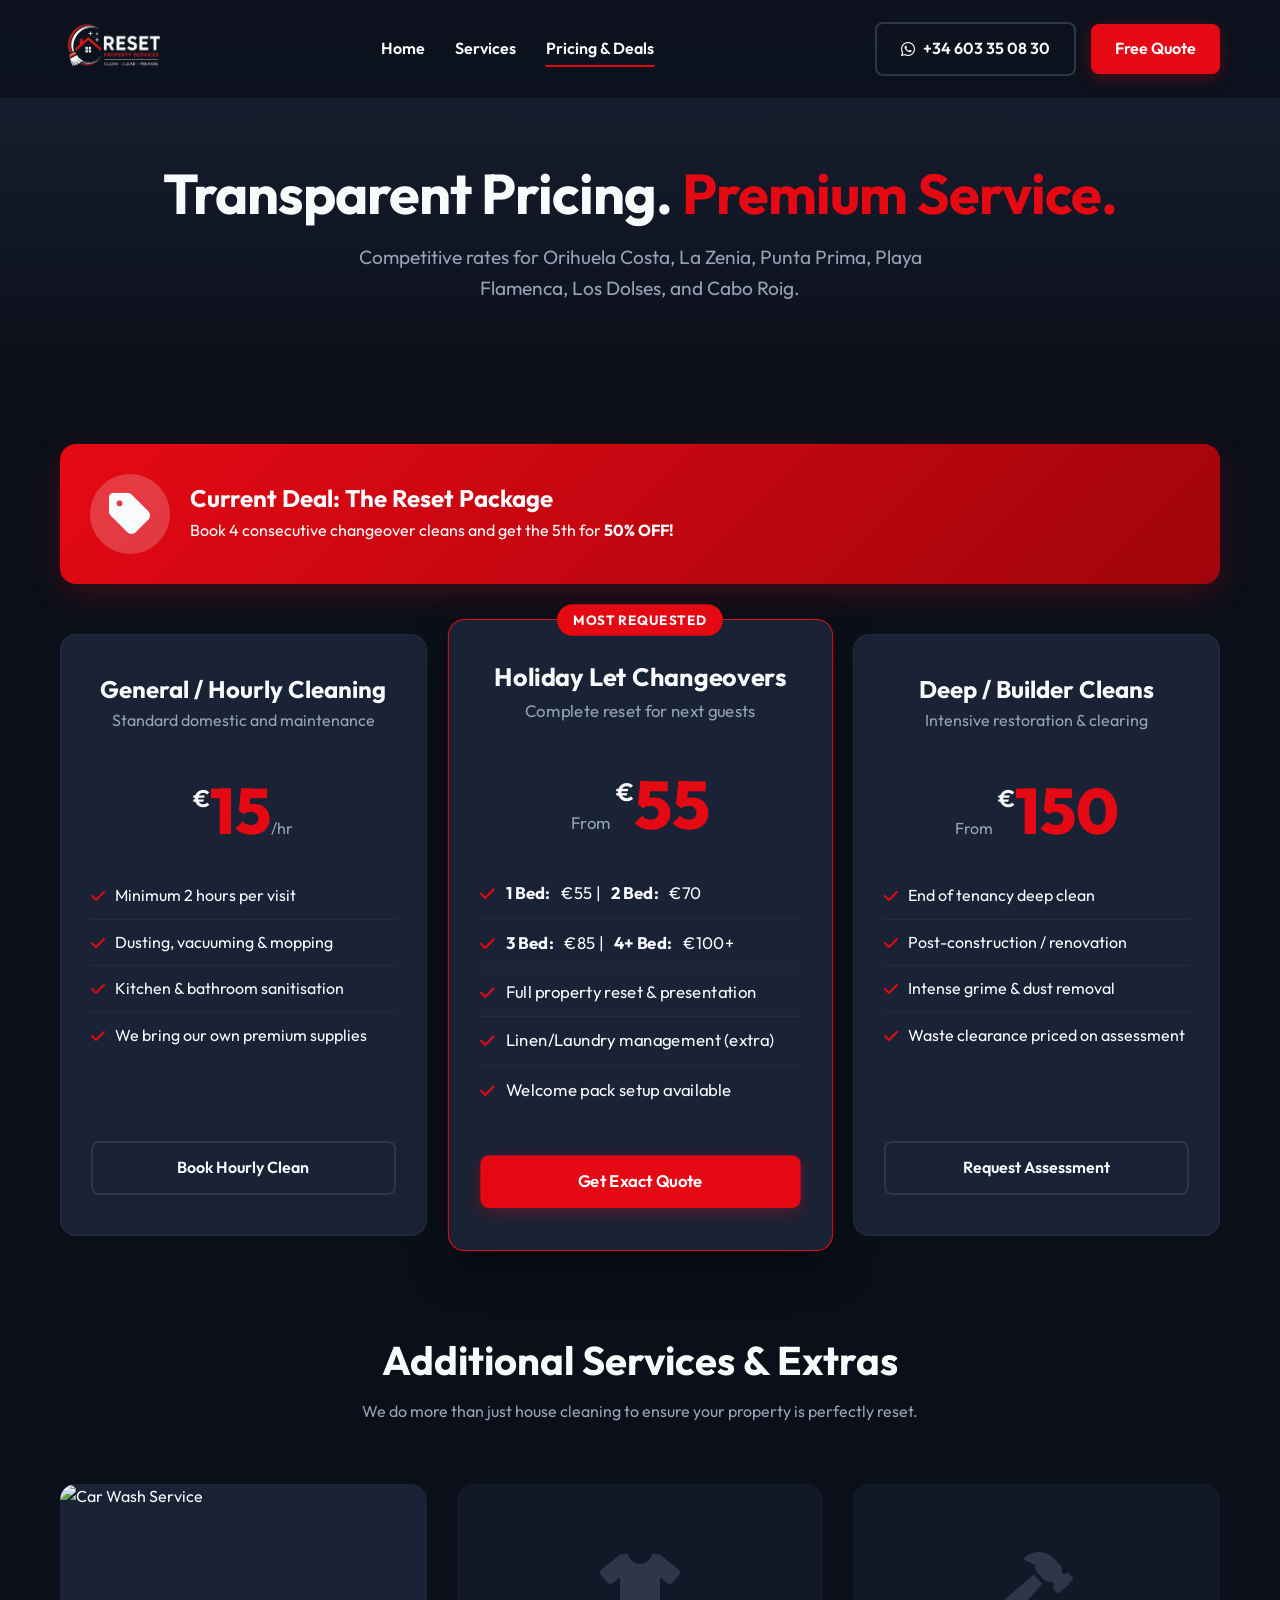
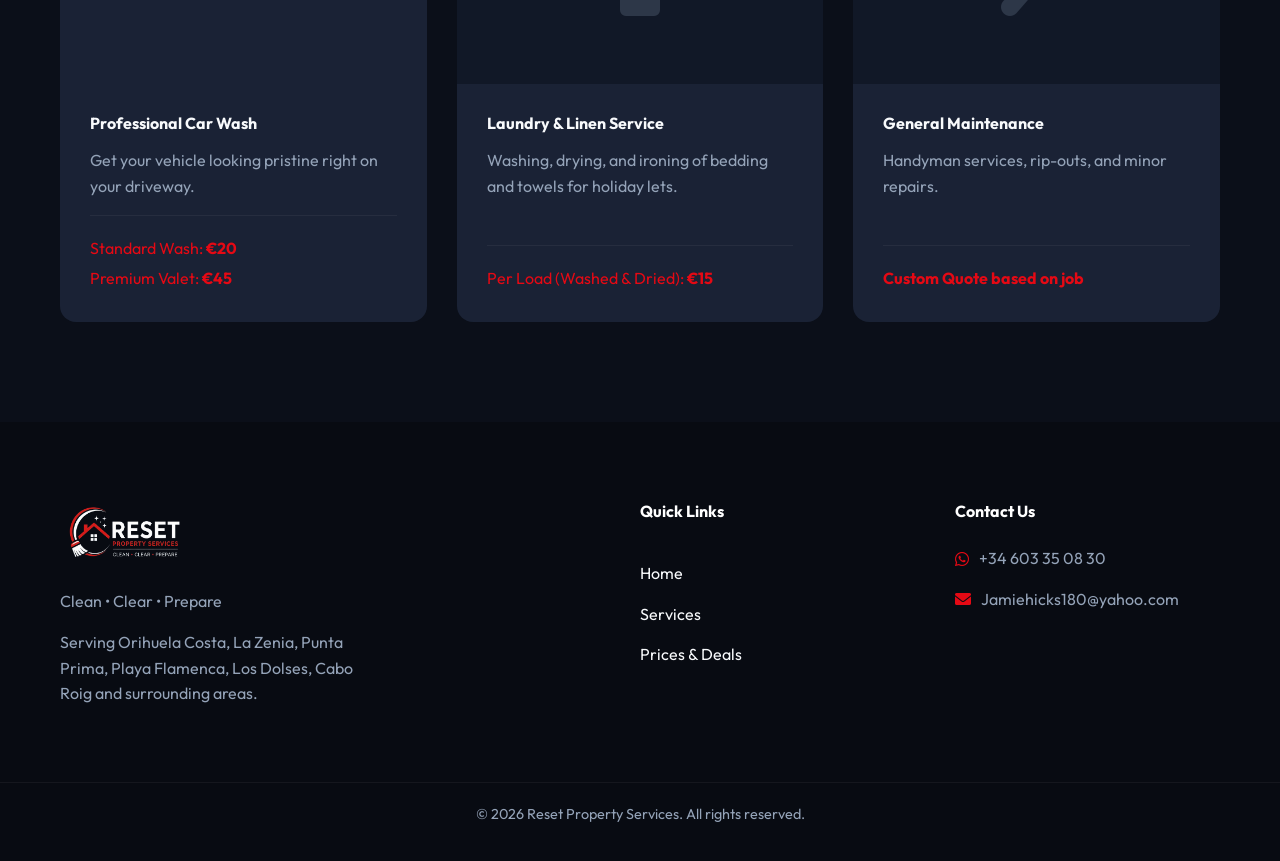
==== prices.html @ 4a0aa691 "Initial commit: Reset Property Services website clone" ====
<!DOCTYPE html>
<html lang="en">
<head>
    <meta charset="UTF-8">
    <meta name="viewport" content="width=device-width, initial-scale=1.0">
    <title>Prices & Deals | Reset Property Services</title>
    <meta name="description" content="Transparent pricing for professional cleaning, turnaround services, and car wash in Orihuela Costa, Spain.">
    <link rel="stylesheet" href="style.css">
    <link href="https://fonts.googleapis.com/css2?family=Outfit:wght@300;400;600;700;800&display=swap" rel="stylesheet">
    <link rel="stylesheet" href="https://cdnjs.cloudflare.com/ajax/libs/font-awesome/6.0.0/css/all.min.css">
</head>
<body>

    <!-- Navigation -->
    <nav class="navbar">
        <div class="container nav-container">
            <a href="index.html" class="logo">
                <img src="logo.png" alt="Reset Property Services Logo" class="logo-img">
            </a>
            
            <div class="nav-links">
                <a href="index.html">Home</a>
                <a href="index.html#services">Services</a>
                <a href="prices.html" class="active">Pricing & Deals</a>
            </div>
            
            <div class="nav-contact">
                <a href="https://wa.me/34603350830" class="btn btn-outline" target="_blank">
                    <i class="fab fa-whatsapp"></i> +34 603 35 08 30
                </a>
                <a href="index.html#quote" class="btn btn-primary">Free Quote</a>
            </div>

            <!-- Mobile Menu Toggle -->
            <button class="mobile-toggle" id="mobileToggle">
                <i class="fas fa-bars"></i>
            </button>
        </div>
    </nav>

    <!-- Mobile Menu -->
    <div class="mobile-menu" id="mobileMenu">
        <button class="mobile-close" id="mobileClose"><i class="fas fa-times"></i></button>
        <div class="mobile-links">
            <a href="index.html">Home</a>
            <a href="index.html#services">Services</a>
            <a href="prices.html" class="active">Pricing & Deals</a>
            <a href="https://wa.me/34603350830" class="mobile-contact"><i class="fab fa-whatsapp"></i> +34 603 35 08 30</a>
            <a href="index.html#quote" class="btn btn-primary">Get a Free Quote</a>
        </div>
    </div>

    <!-- Page Header -->
    <header class="page-header">
        <div class="container">
            <h1>Transparent Pricing. <span class="text-red">Premium Service.</span></h1>
            <p>Competitive rates for Orihuela Costa, La Zenia, Punta Prima, Playa Flamenca, Los Dolses, and Cabo Roig.</p>
        </div>
    </header>

    <!-- Pricing Section -->
    <section class="pricing-section">
        <div class="container">
            
            <div class="deals-banner">
                <div class="deal-icon"><i class="fas fa-tag"></i></div>
                <div class="deal-content">
                    <h3>Current Deal: The Reset Package</h3>
                    <p>Book 4 consecutive changeover cleans and get the 5th for <strong>50% OFF!</strong></p>
                </div>
            </div>

            <div class="pricing-grid">
                
                <!-- General Cleaning -->
                <div class="price-card">
                    <div class="card-header">
                        <h3>General / Hourly Cleaning</h3>
                        <p>Standard domestic and maintenance</p>
                    </div>
                    <div class="price-amount">
                        <span class="currency">€</span><span class="amount">15</span><span class="period">/hr</span>
                    </div>
                    <ul class="price-features">
                        <li><i class="fas fa-check"></i> Minimum 2 hours per visit</li>
                        <li><i class="fas fa-check"></i> Dusting, vacuuming & mopping</li>
                        <li><i class="fas fa-check"></i> Kitchen & bathroom sanitisation</li>
                        <li><i class="fas fa-check"></i> We bring our own premium supplies</li>
                    </ul>
                    <a href="https://wa.me/34603350830" class="btn btn-outline full-width">Book Hourly Clean</a>
                </div>

                <!-- Holiday Let Changeovers -->
                <div class="price-card popular">
                    <div class="popular-badge">Most Requested</div>
                    <div class="card-header">
                        <h3>Holiday Let Changeovers</h3>
                        <p>Complete reset for next guests</p>
                    </div>
                    <div class="price-amount">
                        <span class="from">From</span><span class="currency">€</span><span class="amount">55</span>
                    </div>
                    <ul class="price-features">
                        <li><i class="fas fa-check"></i> <strong>1 Bed:</strong> €55 | <strong>2 Bed:</strong> €70</li>
                        <li><i class="fas fa-check"></i> <strong>3 Bed:</strong> €85 | <strong>4+ Bed:</strong> €100+</li>
                        <li><i class="fas fa-check"></i> Full property reset & presentation</li>
                        <li><i class="fas fa-check"></i> Linen/Laundry management (extra)</li>
                        <li><i class="fas fa-check"></i> Welcome pack setup available</li>
                    </ul>
                    <a href="https://wa.me/34603350830" class="btn btn-primary full-width">Get Exact Quote</a>
                </div>

                <!-- Deep Cleaning -->
                <div class="price-card">
                    <div class="card-header">
                        <h3>Deep / Builder Cleans</h3>
                        <p>Intensive restoration & clearing</p>
                    </div>
                    <div class="price-amount">
                        <span class="from">From</span><span class="currency">€</span><span class="amount">150</span>
                    </div>
                    <ul class="price-features">
                        <li><i class="fas fa-check"></i> End of tenancy deep clean</li>
                        <li><i class="fas fa-check"></i> Post-construction / renovation</li>
                        <li><i class="fas fa-check"></i> Intense grime & dust removal</li>
                        <li><i class="fas fa-check"></i> Waste clearance priced on assessment</li>
                    </ul>
                    <a href="https://wa.me/34603350830" class="btn btn-outline full-width">Request Assessment</a>
                </div>

            </div>
            
            <!-- Extras Section -->
            <div class="extras-section">
                <div class="section-header text-center">
                    <h2>Additional Services & Extras</h2>
                    <p>We do more than just house cleaning to ensure your property is perfectly reset.</p>
                </div>
                
                <div class="extras-grid">
                    <div class="extra-card">
                        <img src="https://images.unsplash.com/photo-1520340356584-f9917d1eea6f?q=80&w=2000&auto=format&fit=crop" alt="Car Wash Service">
                        <div class="extra-info">
                            <h4>Professional Car Wash</h4>
                            <p>Get your vehicle looking pristine right on your driveway.</p>
                            <div class="extra-price">
                                <span>Standard Wash: <strong>€20</strong></span>
                                <span>Premium Valet: <strong>€45</strong></span>
                            </div>
                        </div>
                    </div>
                    <div class="extra-card">
                        <div class="icon-placeholder"><i class="fas fa-tshirt"></i></div>
                        <div class="extra-info">
                            <h4>Laundry & Linen Service</h4>
                            <p>Washing, drying, and ironing of bedding and towels for holiday lets.</p>
                            <div class="extra-price">
                                <span>Per Load (Washed & Dried): <strong>€15</strong></span>
                            </div>
                        </div>
                    </div>
                    <div class="extra-card">
                        <div class="icon-placeholder"><i class="fas fa-hammer"></i></div>
                        <div class="extra-info">
                            <h4>General Maintenance</h4>
                            <p>Handyman services, rip-outs, and minor repairs.</p>
                            <div class="extra-price">
                                <span><strong>Custom Quote based on job</strong></span>
                            </div>
                        </div>
                    </div>
                </div>
            </div>

        </div>
    </section>

    <!-- Footer -->
    <footer class="footer">
        <div class="container footer-container">
            <div class="footer-brand">
                <img src="logo.png" alt="Reset Property Services" class="footer-logo">
                <p>Clean • Clear • Prepare</p>
                <p class="footer-desc">Serving Orihuela Costa, La Zenia, Punta Prima, Playa Flamenca, Los Dolses, Cabo Roig and surrounding areas.</p>
            </div>
            <div class="footer-links">
                <h4>Quick Links</h4>
                <a href="index.html">Home</a>
                <a href="index.html#services">Services</a>
                <a href="prices.html">Prices & Deals</a>
            </div>
            <div class="footer-contact">
                <h4>Contact Us</h4>
                <p><i class="fab fa-whatsapp"></i> <a href="https://wa.me/34603350830">+34 603 35 08 30</a></p>
                <p><i class="fas fa-envelope"></i> <a href="mailto:Jamiehicks180@yahoo.com">Jamiehicks180@yahoo.com</a></p>
            </div>
        </div>
        <div class="footer-bottom text-center">
            <p>&copy; 2026 Reset Property Services. All rights reserved.</p>
        </div>
    </footer>

    <script src="app.js"></script>
</body>
</html>
---- style.css ----
/* Reset and Base Styles */
:root {
    --color-bg: #0B0F19; /* Deep dark blue/black */
    --color-card: #1A2235;
    --color-card-hover: #232D45;
    --color-primary: #E50914; /* Striking Red */
    --color-primary-hover: #C40610;
    --color-text: #F8FAFC;
    --color-text-muted: #94A3B8;
    --color-border: #2D3748;
    --font-main: 'Outfit', sans-serif;
    --transition: all 0.3s ease;
}

* {
    margin: 0;
    padding: 0;
    box-sizing: border-box;
}

body {
    font-family: var(--font-main);
    background-color: var(--color-bg);
    color: var(--color-text);
    line-height: 1.6;
    overflow-x: hidden;
}

a {
    text-decoration: none;
    color: inherit;
}

.container {
    max-width: 1200px;
    margin: 0 auto;
    padding: 0 20px;
}

.text-center { text-align: center; }
.text-red { color: var(--color-primary); }
.font-bold { font-weight: 800; }

/* Typography */
h1, h2, h3, h4 {
    font-weight: 700;
    line-height: 1.2;
    margin-bottom: 15px;
}

h1 { font-size: 3.5rem; letter-spacing: -1px; }
h2 { font-size: 2.5rem; }
h3 { font-size: 1.5rem; }

p { margin-bottom: 15px; color: var(--color-text-muted); }

/* Buttons */
.btn {
    display: inline-flex;
    align-items: center;
    justify-content: center;
    gap: 8px;
    padding: 12px 24px;
    border-radius: 8px;
    font-weight: 600;
    cursor: pointer;
    transition: var(--transition);
    border: none;
    font-size: 1rem;
}

.btn-primary {
    background-color: var(--color-primary);
    color: #fff;
    box-shadow: 0 4px 15px rgba(229, 9, 20, 0.3);
}

.btn-primary:hover {
    background-color: var(--color-primary-hover);
    transform: translateY(-2px);
    box-shadow: 0 6px 20px rgba(229, 9, 20, 0.4);
}

.btn-secondary {
    background-color: #25D366; /* WhatsApp Green */
    color: #fff;
}

.btn-secondary:hover {
    background-color: #1EBE5D;
    transform: translateY(-2px);
}

.btn-outline {
    background-color: transparent;
    border: 2px solid var(--color-border);
    color: var(--color-text);
}

.btn-outline:hover {
    border-color: var(--color-text);
}

.btn-large {
    padding: 16px 32px;
    font-size: 1.1rem;
}

.full-width {
    width: 100%;
}

/* Navbar */
.navbar {
    position: fixed;
    top: 0;
    left: 0;
    width: 100%;
    padding: 20px 0;
    background: rgba(11, 15, 25, 0.8);
    backdrop-filter: blur(12px);
    -webkit-backdrop-filter: blur(12px);
    z-index: 1000;
    border-bottom: 1px solid rgba(255,255,255,0.05);
    transition: var(--transition);
}

.navbar.scrolled {
    padding: 15px 0;
    background: rgba(11, 15, 25, 0.95);
    box-shadow: 0 4px 20px rgba(0,0,0,0.5);
}

.nav-container {
    display: flex;
    justify-content: space-between;
    align-items: center;
}

.logo-img {
    height: 50px;
    object-fit: contain;
}

.nav-links {
    display: flex;
    gap: 30px;
}

.nav-links a {
    font-weight: 600;
    font-size: 1rem;
    position: relative;
    padding: 5px 0;
}

.nav-links a::after {
    content: '';
    position: absolute;
    bottom: 0;
    left: 0;
    width: 0;
    height: 2px;
    background-color: var(--color-primary);
    transition: var(--transition);
}

.nav-links a:hover::after,
.nav-links a.active::after {
    width: 100%;
}

.nav-contact {
    display: flex;
    gap: 15px;
    align-items: center;
}

.mobile-toggle {
    display: none;
    background: none;
    border: none;
    color: var(--color-text);
    font-size: 1.5rem;
    cursor: pointer;
}

/* Mobile Menu */
.mobile-menu {
    position: fixed;
    top: 0;
    right: -100%;
    width: 300px;
    height: 100vh;
    background: var(--color-card);
    z-index: 2000;
    padding: 80px 30px;
    transition: var(--transition);
    box-shadow: -5px 0 20px rgba(0,0,0,0.5);
}

.mobile-menu.open {
    right: 0;
}

.mobile-close {
    position: absolute;
    top: 25px;
    right: 25px;
    background: none;
    border: none;
    color: var(--color-text);
    font-size: 1.5rem;
    cursor: pointer;
}

.mobile-links {
    display: flex;
    flex-direction: column;
    gap: 20px;
}

.mobile-links a {
    font-size: 1.2rem;
    font-weight: 600;
}

.mobile-contact {
    margin-top: 20px;
    padding-top: 20px;
    border-top: 1px solid var(--color-border);
    color: var(--color-primary);
}

/* Hero Section */
.hero {
    position: relative;
    min-height: 100vh;
    display: flex;
    align-items: center;
    padding-top: 80px;
}

.hero-bg {
    position: absolute;
    top: 0;
    left: 0;
    width: 100%;
    height: 100%;
    background-size: cover;
    background-position: center;
    z-index: -2;
}

.hero-overlay {
    position: absolute;
    top: 0;
    left: 0;
    width: 100%;
    height: 100%;
    background: linear-gradient(135deg, rgba(11, 15, 25, 0.95) 0%, rgba(11, 15, 25, 0.6) 100%);
    z-index: -1;
}

.hero-content {
    max-width: 800px;
}

.hero p {
    font-size: 1.2rem;
    margin-bottom: 40px;
    max-width: 600px;
}

.hero-actions {
    display: flex;
    gap: 20px;
    margin-bottom: 50px;
    flex-wrap: wrap;
}

.trust-badges {
    display: flex;
    gap: 20px;
    flex-wrap: wrap;
}

.badge {
    display: flex;
    align-items: center;
    gap: 8px;
    background: rgba(26, 34, 53, 0.6);
    padding: 8px 16px;
    border-radius: 20px;
    font-size: 0.9rem;
    font-weight: 600;
    border: 1px solid rgba(255,255,255,0.1);
}

.badge i {
    color: var(--color-primary);
}

/* Page Header (Internal Pages) */
.page-header {
    padding: 160px 0 80px;
    background: linear-gradient(to bottom, var(--color-card), var(--color-bg));
    text-align: center;
}

.page-header p {
    font-size: 1.2rem;
    max-width: 600px;
    margin: 0 auto;
}

/* Services Grid */
.services-section {
    padding: 100px 0;
}

.section-header {
    margin-bottom: 60px;
}

.section-header p {
    max-width: 600px;
    margin: 0 auto;
}

.services-grid {
    display: grid;
    grid-template-columns: repeat(auto-fit, minmax(300px, 1fr));
    gap: 30px;
}

.service-card {
    background: var(--color-card);
    padding: 40px 30px;
    border-radius: 16px;
    transition: var(--transition);
    border: 1px solid rgba(255,255,255,0.02);
    position: relative;
    overflow: hidden;
}

.service-card::before {
    content: '';
    position: absolute;
    top: 0;
    left: 0;
    width: 100%;
    height: 4px;
    background: var(--color-primary);
    transform: scaleX(0);
    transform-origin: left;
    transition: var(--transition);
}

.service-card:hover {
    transform: translateY(-10px);
    background: var(--color-card-hover);
    box-shadow: 0 20px 40px rgba(0,0,0,0.3);
}

.service-card:hover::before {
    transform: scaleX(1);
}

.service-icon {
    font-size: 2.5rem;
    color: var(--color-primary);
    margin-bottom: 20px;
}

/* Pricing Grid */
.pricing-section {
    padding: 60px 0 100px;
}

.deals-banner {
    background: linear-gradient(135deg, var(--color-primary), #A0040C);
    border-radius: 16px;
    padding: 30px;
    display: flex;
    align-items: center;
    gap: 20px;
    margin-bottom: 50px;
    box-shadow: 0 10px 30px rgba(229, 9, 20, 0.2);
}

.deal-icon {
    font-size: 3rem;
    background: rgba(255,255,255,0.2);
    width: 80px;
    height: 80px;
    display: flex;
    align-items: center;
    justify-content: center;
    border-radius: 50%;
}

.deal-content h3 {
    margin-bottom: 5px;
}

.deal-content p {
    color: #fff;
    margin-bottom: 0;
}

.pricing-grid {
    display: grid;
    grid-template-columns: repeat(auto-fit, minmax(320px, 1fr));
    gap: 30px;
}

.price-card {
    background: var(--color-card);
    border-radius: 16px;
    padding: 40px 30px;
    border: 1px solid rgba(255,255,255,0.05);
    position: relative;
    display: flex;
    flex-direction: column;
}

.price-card.popular {
    border-color: var(--color-primary);
    transform: scale(1.05);
    box-shadow: 0 20px 40px rgba(0,0,0,0.4);
    z-index: 1;
}

.popular-badge {
    position: absolute;
    top: -15px;
    left: 50%;
    transform: translateX(-50%);
    background: var(--color-primary);
    padding: 5px 15px;
    border-radius: 20px;
    font-size: 0.8rem;
    font-weight: 700;
    text-transform: uppercase;
    letter-spacing: 1px;
}

.card-header {
    margin-bottom: 30px;
    text-align: center;
}

.card-header h3 {
    margin-bottom: 5px;
}

.price-amount {
    text-align: center;
    margin-bottom: 30px;
}

.price-amount .from {
    font-size: 1rem;
    color: var(--color-text-muted);
    margin-right: 5px;
}

.price-amount .currency {
    font-size: 1.5rem;
    font-weight: 600;
    vertical-align: top;
}

.price-amount .amount {
    font-size: 4rem;
    font-weight: 800;
    line-height: 1;
    color: var(--color-primary);
}

.price-amount .period {
    color: var(--color-text-muted);
}

.price-features {
    list-style: none;
    margin-bottom: 40px;
    flex-grow: 1;
}

.price-features li {
    padding: 10px 0;
    border-bottom: 1px solid rgba(255,255,255,0.05);
    display: flex;
    gap: 10px;
    align-items: flex-start;
}

.price-features li:last-child {
    border-bottom: none;
}

.price-features i {
    color: var(--color-primary);
    margin-top: 5px;
}

/* Extras Section */
.extras-section {
    margin-top: 100px;
}

.extras-grid {
    display: grid;
    grid-template-columns: repeat(auto-fit, minmax(300px, 1fr));
    gap: 30px;
}

.extra-card {
    background: var(--color-card);
    border-radius: 16px;
    overflow: hidden;
    display: flex;
    flex-direction: column;
}

.extra-card img {
    width: 100%;
    height: 200px;
    object-fit: cover;
}

.icon-placeholder {
    width: 100%;
    height: 200px;
    background: #111827;
    display: flex;
    align-items: center;
    justify-content: center;
    font-size: 4rem;
    color: var(--color-border);
}

.extra-info {
    padding: 30px;
    flex-grow: 1;
    display: flex;
    flex-direction: column;
}

.extra-price {
    margin-top: auto;
    padding-top: 20px;
    border-top: 1px solid rgba(255,255,255,0.05);
    display: flex;
    flex-direction: column;
    gap: 5px;
}

.extra-price span {
    color: var(--color-primary);
}

/* CTA Banner */
.cta-banner {
    background: linear-gradient(rgba(11, 15, 25, 0.9), rgba(11, 15, 25, 0.9)), url('https://images.unsplash.com/photo-1556910103-1c02745a8728?q=80&w=2070&auto=format&fit=crop') center/cover fixed;
    padding: 100px 0;
    text-align: center;
    border-top: 1px solid rgba(255,255,255,0.05);
    border-bottom: 1px solid rgba(255,255,255,0.05);
}

.cta-container {
    max-width: 800px;
}

.cta-text p {
    font-size: 1.2rem;
    margin-bottom: 40px;
}

/* Footer */
.footer {
    background: #080B12;
    padding: 80px 0 20px;
}

.footer-container {
    display: grid;
    grid-template-columns: 2fr 1fr 1fr;
    gap: 50px;
    margin-bottom: 60px;
}

.footer-logo {
    height: 60px;
    margin-bottom: 20px;
}

.footer-desc {
    max-width: 300px;
}

.footer h4 {
    margin-bottom: 25px;
    color: #fff;
}

.footer-links {
    display: flex;
    flex-direction: column;
    gap: 15px;
}

.footer-links a:hover {
    color: var(--color-primary);
}

.footer-contact p {
    display: flex;
    align-items: center;
    gap: 10px;
    margin-bottom: 15px;
}

.footer-contact i {
    color: var(--color-primary);
}

.footer-bottom {
    padding-top: 20px;
    border-top: 1px solid rgba(255,255,255,0.05);
    font-size: 0.9rem;
    color: var(--color-text-muted);
}

/* Animations */
.animate-up {
    opacity: 0;
    transform: translateY(30px);
    animation: fadeUp 0.8s forwards;
}

.delay-1 { animation-delay: 0.2s; }
.delay-2 { animation-delay: 0.4s; }
.delay-3 { animation-delay: 0.6s; }

@keyframes fadeUp {
    to {
        opacity: 1;
        transform: translateY(0);
    }
}

/* Responsive */
@media (max-width: 992px) {
    .nav-links, .nav-contact {
        display: none;
    }
    
    .mobile-toggle {
        display: block;
    }

    h1 { font-size: 2.8rem; }

    .price-card.popular {
        transform: scale(1);
    }
    
    .footer-container {
        grid-template-columns: 1fr;
        gap: 40px;
    }
}

@media (max-width: 768px) {
    h1 { font-size: 2.2rem; }
    h2 { font-size: 2rem; }
    
    .hero-actions {
        flex-direction: column;
        gap: 15px;
    }
    
    .btn-large {
        width: 100%;
    }
    
    .deals-banner {
        flex-direction: column;
        text-align: center;
    }
}
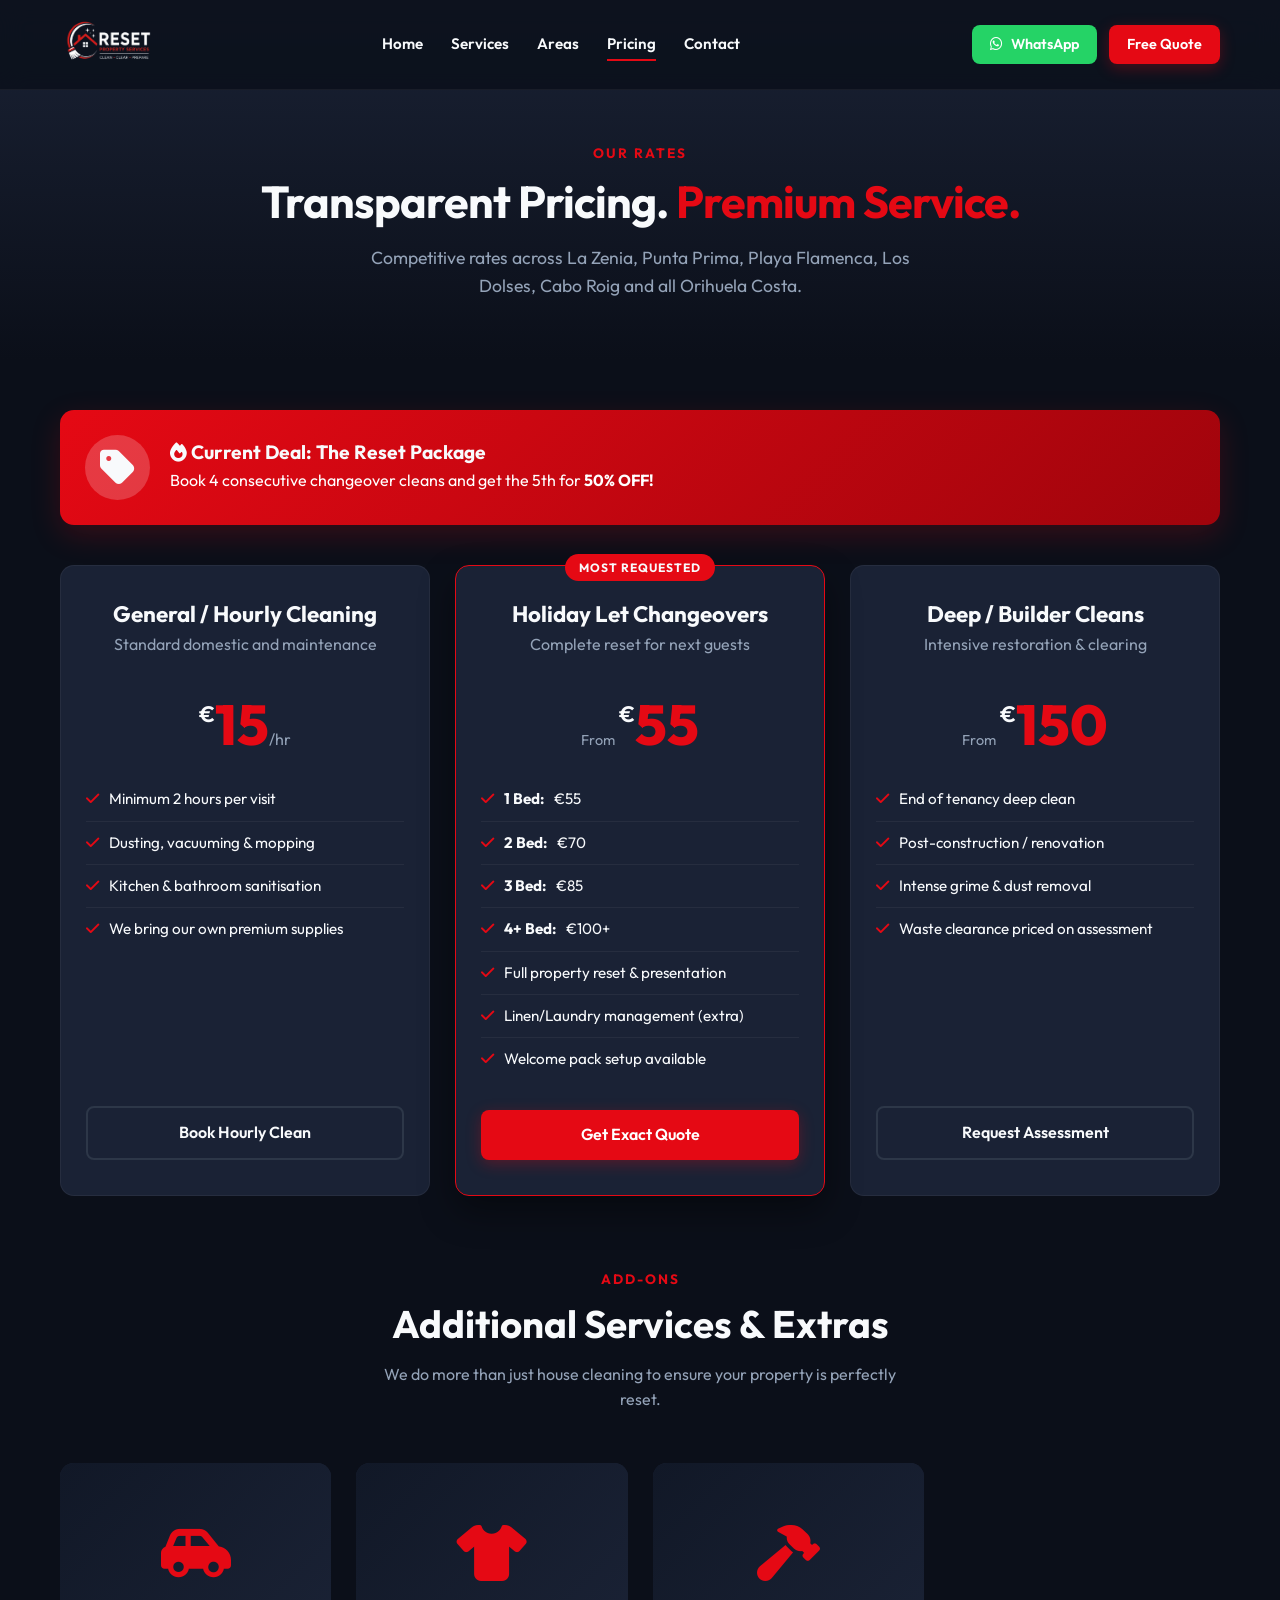
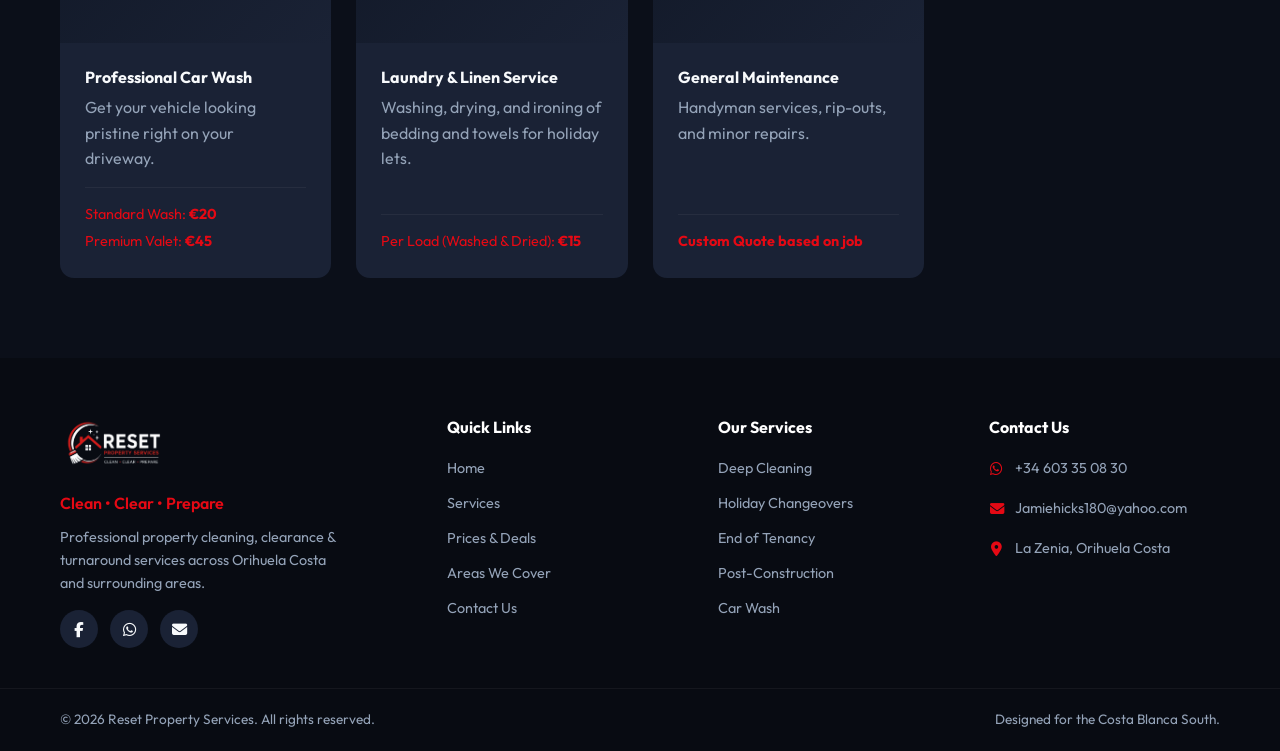
==== commit 8af8351b: "Complete premium redesign: Added stats bar, areas coverage, contact form, and mobile responsiveness " ====
--- a/prices.html
+++ b/prices.html
@@ -6,73 +6,70 @@
     <title>Prices & Deals | Reset Property Services</title>
     <meta name="description" content="Transparent pricing for professional cleaning, turnaround services, and car wash in Orihuela Costa, Spain.">
     <link rel="stylesheet" href="style.css">
-    <link href="https://fonts.googleapis.com/css2?family=Outfit:wght@300;400;600;700;800&display=swap" rel="stylesheet">
-    <link rel="stylesheet" href="https://cdnjs.cloudflare.com/ajax/libs/font-awesome/6.0.0/css/all.min.css">
+    <link href="https://fonts.googleapis.com/css2?family=Outfit:wght@300;400;500;600;700;800;900&display=swap" rel="stylesheet">
+    <link rel="stylesheet" href="https://cdnjs.cloudflare.com/ajax/libs/font-awesome/6.5.0/css/all.min.css">
 </head>
 <body>
 
-    <!-- Navigation -->
-    <nav class="navbar">
+    <nav class="navbar" id="navbar">
         <div class="container nav-container">
             <a href="index.html" class="logo">
                 <img src="logo.png" alt="Reset Property Services Logo" class="logo-img">
             </a>
-            
             <div class="nav-links">
                 <a href="index.html">Home</a>
                 <a href="index.html#services">Services</a>
-                <a href="prices.html" class="active">Pricing & Deals</a>
-            </div>
-            
+                <a href="index.html#areas">Areas</a>
+                <a href="prices.html" class="active">Pricing</a>
+                <a href="index.html#contact">Contact</a>
+            </div>
             <div class="nav-contact">
-                <a href="https://wa.me/34603350830" class="btn btn-outline" target="_blank">
-                    <i class="fab fa-whatsapp"></i> +34 603 35 08 30
-                </a>
-                <a href="index.html#quote" class="btn btn-primary">Free Quote</a>
-            </div>
-
-            <!-- Mobile Menu Toggle -->
-            <button class="mobile-toggle" id="mobileToggle">
-                <i class="fas fa-bars"></i>
+                <a href="https://wa.me/34603350830" class="btn btn-whatsapp btn-sm" target="_blank"><i class="fab fa-whatsapp"></i> WhatsApp</a>
+                <a href="index.html#contact" class="btn btn-primary btn-sm">Free Quote</a>
+            </div>
+            <button class="mobile-toggle" id="mobileToggle" aria-label="Open menu">
+                <span></span><span></span><span></span>
             </button>
         </div>
     </nav>
 
-    <!-- Mobile Menu -->
     <div class="mobile-menu" id="mobileMenu">
-        <button class="mobile-close" id="mobileClose"><i class="fas fa-times"></i></button>
+        <button class="mobile-close" id="mobileClose" aria-label="Close menu"><i class="fas fa-times"></i></button>
+        <div class="mobile-brand"><img src="logo.png" alt="Reset Property Services" class="mobile-logo"></div>
         <div class="mobile-links">
             <a href="index.html">Home</a>
             <a href="index.html#services">Services</a>
+            <a href="index.html#areas">Areas We Cover</a>
             <a href="prices.html" class="active">Pricing & Deals</a>
-            <a href="https://wa.me/34603350830" class="mobile-contact"><i class="fab fa-whatsapp"></i> +34 603 35 08 30</a>
-            <a href="index.html#quote" class="btn btn-primary">Get a Free Quote</a>
+            <a href="index.html#contact">Contact</a>
+        </div>
+        <div class="mobile-bottom">
+            <a href="https://wa.me/34603350830" class="btn btn-whatsapp full-width" target="_blank"><i class="fab fa-whatsapp"></i> +34 603 35 08 30</a>
+            <a href="mailto:Jamiehicks180@yahoo.com" class="btn btn-outline full-width"><i class="fas fa-envelope"></i> Email Us</a>
         </div>
     </div>
-
-    <!-- Page Header -->
+    <div class="mobile-overlay" id="mobileOverlay"></div>
+
     <header class="page-header">
         <div class="container">
+            <span class="section-tag">Our Rates</span>
             <h1>Transparent Pricing. <span class="text-red">Premium Service.</span></h1>
-            <p>Competitive rates for Orihuela Costa, La Zenia, Punta Prima, Playa Flamenca, Los Dolses, and Cabo Roig.</p>
+            <p>Competitive rates across La Zenia, Punta Prima, Playa Flamenca, Los Dolses, Cabo Roig and all Orihuela Costa.</p>
         </div>
     </header>
 
-    <!-- Pricing Section -->
     <section class="pricing-section">
         <div class="container">
-            
+
             <div class="deals-banner">
                 <div class="deal-icon"><i class="fas fa-tag"></i></div>
                 <div class="deal-content">
-                    <h3>Current Deal: The Reset Package</h3>
+                    <h3><i class="fas fa-fire"></i> Current Deal: The Reset Package</h3>
                     <p>Book 4 consecutive changeover cleans and get the 5th for <strong>50% OFF!</strong></p>
                 </div>
             </div>
 
             <div class="pricing-grid">
-                
-                <!-- General Cleaning -->
                 <div class="price-card">
                     <div class="card-header">
                         <h3>General / Hourly Cleaning</h3>
@@ -90,8 +87,7 @@
                     <a href="https://wa.me/34603350830" class="btn btn-outline full-width">Book Hourly Clean</a>
                 </div>
 
-                <!-- Holiday Let Changeovers -->
-                <div class="price-card popular">
+                <div class="price-card popular" style="position:relative">
                     <div class="popular-badge">Most Requested</div>
                     <div class="card-header">
                         <h3>Holiday Let Changeovers</h3>
@@ -101,8 +97,10 @@
                         <span class="from">From</span><span class="currency">€</span><span class="amount">55</span>
                     </div>
                     <ul class="price-features">
-                        <li><i class="fas fa-check"></i> <strong>1 Bed:</strong> €55 | <strong>2 Bed:</strong> €70</li>
-                        <li><i class="fas fa-check"></i> <strong>3 Bed:</strong> €85 | <strong>4+ Bed:</strong> €100+</li>
+                        <li><i class="fas fa-check"></i> <strong>1 Bed:</strong> €55</li>
+                        <li><i class="fas fa-check"></i> <strong>2 Bed:</strong> €70</li>
+                        <li><i class="fas fa-check"></i> <strong>3 Bed:</strong> €85</li>
+                        <li><i class="fas fa-check"></i> <strong>4+ Bed:</strong> €100+</li>
                         <li><i class="fas fa-check"></i> Full property reset & presentation</li>
                         <li><i class="fas fa-check"></i> Linen/Laundry management (extra)</li>
                         <li><i class="fas fa-check"></i> Welcome pack setup available</li>
@@ -110,7 +108,6 @@
                     <a href="https://wa.me/34603350830" class="btn btn-primary full-width">Get Exact Quote</a>
                 </div>
 
-                <!-- Deep Cleaning -->
                 <div class="price-card">
                     <div class="card-header">
                         <h3>Deep / Builder Cleans</h3>
@@ -127,19 +124,17 @@
                     </ul>
                     <a href="https://wa.me/34603350830" class="btn btn-outline full-width">Request Assessment</a>
                 </div>
-
-            </div>
-            
-            <!-- Extras Section -->
+            </div>
+
             <div class="extras-section">
                 <div class="section-header text-center">
+                    <span class="section-tag">Add-Ons</span>
                     <h2>Additional Services & Extras</h2>
                     <p>We do more than just house cleaning to ensure your property is perfectly reset.</p>
                 </div>
-                
                 <div class="extras-grid">
                     <div class="extra-card">
-                        <img src="https://images.unsplash.com/photo-1520340356584-f9917d1eea6f?q=80&w=2000&auto=format&fit=crop" alt="Car Wash Service">
+                        <div class="icon-placeholder" style="background:linear-gradient(135deg,#111827,#1a2235)"><i class="fas fa-car-side" style="color:var(--red)"></i></div>
                         <div class="extra-info">
                             <h4>Professional Car Wash</h4>
                             <p>Get your vehicle looking pristine right on your driveway.</p>
@@ -150,7 +145,7 @@
                         </div>
                     </div>
                     <div class="extra-card">
-                        <div class="icon-placeholder"><i class="fas fa-tshirt"></i></div>
+                        <div class="icon-placeholder" style="background:linear-gradient(135deg,#111827,#1a2235)"><i class="fas fa-shirt" style="color:var(--red)"></i></div>
                         <div class="extra-info">
                             <h4>Laundry & Linen Service</h4>
                             <p>Washing, drying, and ironing of bedding and towels for holiday lets.</p>
@@ -160,7 +155,7 @@
                         </div>
                     </div>
                     <div class="extra-card">
-                        <div class="icon-placeholder"><i class="fas fa-hammer"></i></div>
+                        <div class="icon-placeholder" style="background:linear-gradient(135deg,#111827,#1a2235)"><i class="fas fa-hammer" style="color:var(--red)"></i></div>
                         <div class="extra-info">
                             <h4>General Maintenance</h4>
                             <p>Handyman services, rip-outs, and minor repairs.</p>
@@ -175,28 +170,46 @@
         </div>
     </section>
 
-    <!-- Footer -->
     <footer class="footer">
         <div class="container footer-container">
             <div class="footer-brand">
                 <img src="logo.png" alt="Reset Property Services" class="footer-logo">
-                <p>Clean • Clear • Prepare</p>
-                <p class="footer-desc">Serving Orihuela Costa, La Zenia, Punta Prima, Playa Flamenca, Los Dolses, Cabo Roig and surrounding areas.</p>
-            </div>
-            <div class="footer-links">
+                <p class="footer-tagline">Clean • Clear • Prepare</p>
+                <p class="footer-desc">Professional property cleaning, clearance & turnaround services across Orihuela Costa and surrounding areas.</p>
+                <div class="footer-social">
+                    <a href="https://www.facebook.com/share/1JRGWXxmpa/?mibextid=wwXIfr" target="_blank" aria-label="Facebook"><i class="fab fa-facebook-f"></i></a>
+                    <a href="https://wa.me/34603350830" target="_blank" aria-label="WhatsApp"><i class="fab fa-whatsapp"></i></a>
+                    <a href="mailto:Jamiehicks180@yahoo.com" aria-label="Email"><i class="fas fa-envelope"></i></a>
+                </div>
+            </div>
+            <div class="footer-col">
                 <h4>Quick Links</h4>
                 <a href="index.html">Home</a>
                 <a href="index.html#services">Services</a>
                 <a href="prices.html">Prices & Deals</a>
-            </div>
-            <div class="footer-contact">
+                <a href="index.html#areas">Areas We Cover</a>
+                <a href="index.html#contact">Contact Us</a>
+            </div>
+            <div class="footer-col">
+                <h4>Our Services</h4>
+                <a href="prices.html">Deep Cleaning</a>
+                <a href="prices.html">Holiday Changeovers</a>
+                <a href="prices.html">End of Tenancy</a>
+                <a href="prices.html">Post-Construction</a>
+                <a href="prices.html">Car Wash</a>
+            </div>
+            <div class="footer-col">
                 <h4>Contact Us</h4>
-                <p><i class="fab fa-whatsapp"></i> <a href="https://wa.me/34603350830">+34 603 35 08 30</a></p>
-                <p><i class="fas fa-envelope"></i> <a href="mailto:Jamiehicks180@yahoo.com">Jamiehicks180@yahoo.com</a></p>
-            </div>
-        </div>
-        <div class="footer-bottom text-center">
-            <p>&copy; 2026 Reset Property Services. All rights reserved.</p>
+                <div class="footer-contact-item"><i class="fab fa-whatsapp"></i><a href="https://wa.me/34603350830">+34 603 35 08 30</a></div>
+                <div class="footer-contact-item"><i class="fas fa-envelope"></i><a href="mailto:Jamiehicks180@yahoo.com">Jamiehicks180@yahoo.com</a></div>
+                <div class="footer-contact-item"><i class="fas fa-map-marker-alt"></i><span>La Zenia, Orihuela Costa</span></div>
+            </div>
+        </div>
+        <div class="footer-bottom">
+            <div class="container footer-bottom-inner">
+                <p>&copy; 2026 Reset Property Services. All rights reserved.</p>
+                <p>Designed for the Costa Blanca South.</p>
+            </div>
         </div>
     </footer>
 
--- a/style.css
+++ b/style.css
@@ -1,695 +1,292 @@
-/* Reset and Base Styles */
-:root {
-    --color-bg: #0B0F19; /* Deep dark blue/black */
-    --color-card: #1A2235;
-    --color-card-hover: #232D45;
-    --color-primary: #E50914; /* Striking Red */
-    --color-primary-hover: #C40610;
-    --color-text: #F8FAFC;
-    --color-text-muted: #94A3B8;
-    --color-border: #2D3748;
-    --font-main: 'Outfit', sans-serif;
-    --transition: all 0.3s ease;
+:root{--bg:#0B0F19;--card:#1A2235;--card-h:#232D45;--red:#E50914;--red-h:#C40610;--txt:#F8FAFC;--muted:#94A3B8;--border:#2D3748;--font:'Outfit',sans-serif;--ease:all .3s ease}
+*{margin:0;padding:0;box-sizing:border-box}
+html{overflow-x:hidden;width:100%}
+body{font-family:var(--font);background:var(--bg);color:var(--txt);line-height:1.6;overflow-x:hidden;width:100%;max-width:100vw}
+a{text-decoration:none;color:inherit}
+img{max-width:100%;height:auto}
+.container{max-width:1200px;margin:0 auto;padding:0 20px;width:100%}
+.text-center{text-align:center}
+.text-red{color:var(--red)}
+.text-gradient{background:linear-gradient(135deg,var(--red),#ff6b6b);-webkit-background-clip:text;-webkit-text-fill-color:transparent;background-clip:text}
+.full-width{width:100%}
+h1,h2,h3,h4{font-weight:700;line-height:1.2;margin-bottom:15px}
+h1{font-size:3.2rem;letter-spacing:-1px}
+h2{font-size:2.4rem}
+h3{font-size:1.4rem}
+p{margin-bottom:15px;color:var(--muted)}
+
+/* Buttons */
+.btn{display:inline-flex;align-items:center;justify-content:center;gap:8px;padding:12px 24px;border-radius:8px;font-weight:600;cursor:pointer;transition:var(--ease);border:none;font-size:1rem;font-family:var(--font)}
+.btn-primary{background:var(--red);color:#fff;box-shadow:0 4px 15px rgba(229,9,20,.3)}
+.btn-primary:hover{background:var(--red-h);transform:translateY(-2px);box-shadow:0 6px 20px rgba(229,9,20,.4)}
+.btn-whatsapp{background:#25D366;color:#fff}
+.btn-whatsapp:hover{background:#1EBE5D;transform:translateY(-2px)}
+.btn-outline{background:transparent;border:2px solid var(--border);color:var(--txt)}
+.btn-outline:hover{border-color:var(--txt)}
+.btn-large{padding:16px 32px;font-size:1.05rem}
+.btn-sm{padding:8px 18px;font-size:.9rem}
+.section-tag{display:inline-block;color:var(--red);font-weight:700;text-transform:uppercase;letter-spacing:2px;font-size:.85rem;margin-bottom:10px}
+
+/* Navbar */
+.navbar{position:fixed;top:0;left:0;width:100%;padding:18px 0;background:rgba(11,15,25,.8);backdrop-filter:blur(12px);-webkit-backdrop-filter:blur(12px);z-index:1000;border-bottom:1px solid rgba(255,255,255,.05);transition:var(--ease)}
+.navbar.scrolled{padding:12px 0;background:rgba(11,15,25,.95);box-shadow:0 4px 20px rgba(0,0,0,.5)}
+.nav-container{display:flex;justify-content:space-between;align-items:center}
+.logo-img{height:45px;object-fit:contain}
+.nav-links{display:flex;gap:28px}
+.nav-links a{font-weight:600;font-size:.95rem;position:relative;padding:5px 0}
+.nav-links a::after{content:'';position:absolute;bottom:0;left:0;width:0;height:2px;background:var(--red);transition:var(--ease)}
+.nav-links a:hover::after,.nav-links a.active::after{width:100%}
+.nav-contact{display:flex;gap:12px;align-items:center}
+.mobile-toggle{display:none;background:none;border:none;cursor:pointer;width:30px;height:24px;position:relative;z-index:10}
+.mobile-toggle span{display:block;width:100%;height:3px;background:var(--txt);border-radius:2px;transition:var(--ease);position:absolute;left:0}
+.mobile-toggle span:nth-child(1){top:0}
+.mobile-toggle span:nth-child(2){top:50%;transform:translateY(-50%)}
+.mobile-toggle span:nth-child(3){bottom:0}
+
+/* Mobile Menu */
+.mobile-menu{position:fixed;top:0;right:-110%;width:min(300px,85vw);height:100vh;height:100dvh;background:var(--card);z-index:2000;padding:30px;transition:right .35s ease;box-shadow:-5px 0 30px rgba(0,0,0,.6);display:flex;flex-direction:column;overflow-y:auto}
+.mobile-menu.open{right:0}
+.mobile-overlay{position:fixed;top:0;left:0;width:100%;height:100%;background:rgba(0,0,0,.6);z-index:1999;opacity:0;pointer-events:none;transition:opacity .3s ease}
+.mobile-overlay.open{opacity:1;pointer-events:auto}
+.mobile-close{position:absolute;top:20px;right:20px;background:none;border:none;color:var(--txt);font-size:1.5rem;cursor:pointer}
+.mobile-brand{margin-bottom:30px;padding-top:10px}
+.mobile-logo{height:40px}
+.mobile-links{display:flex;flex-direction:column;gap:18px;flex-grow:1}
+.mobile-links a{font-size:1.15rem;font-weight:600;padding:8px 0;border-bottom:1px solid rgba(255,255,255,.05)}
+.mobile-links a.active{color:var(--red)}
+.mobile-bottom{margin-top:auto;display:flex;flex-direction:column;gap:12px;padding-top:20px;border-top:1px solid var(--border)}
+
+/* Hero */
+.hero{position:relative;min-height:100vh;min-height:100dvh;display:flex;align-items:center;padding:120px 0 80px;overflow:hidden}
+.hero-bg{position:absolute;inset:0;background:url('https://images.unsplash.com/photo-1581578731548-c64695cc6952?q=80&w=2070&auto=format&fit=crop') center/cover;z-index:-2}
+.hero-overlay{position:absolute;inset:0;background:linear-gradient(135deg,rgba(11,15,25,.95),rgba(11,15,25,.6));z-index:-1}
+.hero-content{max-width:750px;position:relative;z-index:1}
+.hero-badge{display:inline-flex;align-items:center;gap:8px;background:rgba(229,9,20,.15);border:1px solid rgba(229,9,20,.3);padding:8px 18px;border-radius:30px;font-size:.85rem;font-weight:600;margin-bottom:25px;color:var(--red)}
+.hero-sub{font-size:1.15rem;margin-bottom:35px;max-width:600px;line-height:1.7}
+.hero-actions{display:flex;gap:15px;margin-bottom:40px;flex-wrap:wrap}
+.trust-row{display:flex;flex-wrap:wrap;gap:12px}
+.trust-item{display:flex;align-items:center;gap:8px;background:rgba(26,34,53,.7);padding:8px 16px;border-radius:20px;font-size:.85rem;font-weight:500;border:1px solid rgba(255,255,255,.08)}
+.trust-item i{color:var(--red);font-size:.9rem}
+.hero-scroll{position:absolute;bottom:30px;left:50%;transform:translateX(-50%);animation:bounce 2s infinite}
+.hero-scroll a{color:var(--muted);font-size:1.2rem}
+@keyframes bounce{0%,100%{transform:translateX(-50%) translateY(0)}50%{transform:translateX(-50%) translateY(-10px)}}
+.particles{position:absolute;inset:0;z-index:0;pointer-events:none;overflow:hidden}
+.particle{position:absolute;width:4px;height:4px;background:rgba(229,9,20,.3);border-radius:50%;animation:float 15s infinite}
+.particle:nth-child(1){top:20%;left:10%;animation-delay:0s;animation-duration:18s}
+.particle:nth-child(2){top:60%;left:80%;animation-delay:3s;animation-duration:22s}
+.particle:nth-child(3){top:40%;left:50%;animation-delay:6s;animation-duration:16s}
+.particle:nth-child(4){top:80%;left:30%;animation-delay:9s;animation-duration:20s}
+.particle:nth-child(5){top:10%;left:70%;animation-delay:12s;animation-duration:24s}
+@keyframes float{0%,100%{transform:translate(0,0) scale(1);opacity:.3}25%{transform:translate(50px,-80px) scale(1.5);opacity:.6}50%{transform:translate(-30px,60px) scale(.8);opacity:.2}75%{transform:translate(70px,30px) scale(1.2);opacity:.5}}
+
+/* Stats Bar */
+.stats-bar{background:var(--card);border-top:1px solid rgba(229,9,20,.2);border-bottom:1px solid rgba(229,9,20,.2);padding:40px 0}
+.stats-container{display:grid;grid-template-columns:repeat(4,1fr);gap:20px;text-align:center}
+.stat-number{font-size:2.5rem;font-weight:800;color:var(--red)}
+.stat-suffix{font-size:1.5rem;font-weight:700;color:var(--red)}
+.stat-label{display:block;font-size:.85rem;color:var(--muted);margin-top:5px;font-weight:500}
+
+/* Services */
+.services-section{padding:80px 0}
+.section-header{margin-bottom:50px}
+.section-header p{max-width:550px;margin:0 auto}
+.services-grid{display:grid;grid-template-columns:repeat(auto-fill,minmax(260px,1fr));gap:25px}
+.service-card{background:var(--card);padding:35px 25px;border-radius:14px;transition:var(--ease);border:1px solid rgba(255,255,255,.03);position:relative;overflow:hidden}
+.service-card::before{content:'';position:absolute;top:0;left:0;width:100%;height:3px;background:var(--red);transform:scaleX(0);transform-origin:left;transition:var(--ease)}
+.service-card:hover{transform:translateY(-6px);background:var(--card-h);box-shadow:0 15px 30px rgba(0,0,0,.3)}
+.service-card:hover::before{transform:scaleX(1)}
+.service-icon-wrap{font-size:2rem;color:var(--red);margin-bottom:18px;width:55px;height:55px;display:flex;align-items:center;justify-content:center;background:rgba(229,9,20,.1);border-radius:12px}
+.card-link{display:inline-flex;align-items:center;gap:6px;color:var(--red);font-weight:600;font-size:.9rem;margin-top:10px;transition:var(--ease)}
+.card-link:hover{gap:10px}
+
+/* CTA Banner */
+.cta-banner{position:relative;padding:80px 0;text-align:center;background:linear-gradient(rgba(11,15,25,.92),rgba(11,15,25,.92)),url('https://images.unsplash.com/photo-1556910103-1c02745a8728?q=80&w=2070&auto=format&fit=crop') center/cover;border-top:1px solid rgba(255,255,255,.05);border-bottom:1px solid rgba(255,255,255,.05);overflow:hidden}
+.cta-glow{position:absolute;top:50%;left:50%;width:400px;height:400px;background:radial-gradient(circle,rgba(229,9,20,.15),transparent 70%);transform:translate(-50%,-50%);pointer-events:none}
+.cta-container{max-width:700px;position:relative;z-index:1}
+.cta-icon{font-size:2.5rem;color:var(--red);margin-bottom:20px}
+.cta-sub{font-style:italic;font-size:1.1rem}
+.cta-actions{display:flex;gap:15px;justify-content:center;margin-top:30px;flex-wrap:wrap}
+
+/* Clients */
+.clients-section{padding:80px 0;background:rgba(26,34,53,.3)}
+.clients-grid{display:grid;grid-template-columns:repeat(auto-fill,minmax(170px,1fr));gap:20px}
+.client-card{background:var(--card);padding:30px 20px;border-radius:14px;text-align:center;transition:var(--ease);border:1px solid rgba(255,255,255,.03)}
+.client-card:hover{transform:translateY(-5px);border-color:rgba(229,9,20,.3)}
+.client-icon{font-size:2rem;color:var(--red);margin-bottom:12px}
+.client-card h4{font-size:1rem;margin-bottom:8px}
+.client-card p{font-size:.85rem;margin-bottom:0}
+
+/* Areas */
+.areas-section{padding:80px 0}
+.areas-grid{display:grid;grid-template-columns:repeat(auto-fill,minmax(140px,1fr));gap:15px;margin-bottom:30px}
+.area-card{background:var(--card);padding:20px 15px;border-radius:12px;text-align:center;transition:var(--ease);border:1px solid rgba(255,255,255,.03)}
+.area-card:hover{border-color:var(--red);transform:translateY(-3px)}
+.area-card i{color:var(--red);font-size:1.3rem;margin-bottom:8px;display:block}
+.area-card span{font-weight:600;font-size:.95rem;display:block}
+.area-card small{display:block;color:var(--red);font-size:.75rem;font-weight:600;margin-top:4px}
+.area-note{font-size:.95rem;color:var(--muted)}
+.area-note a{font-weight:600}
+
+/* Contact */
+.contact-section{padding:80px 0;background:rgba(26,34,53,.3)}
+.contact-container{display:grid;grid-template-columns:1fr 1fr;gap:50px;align-items:start}
+.contact-info h2{font-size:2rem}
+.contact-methods{display:flex;flex-direction:column;gap:15px;margin-top:30px}
+.contact-method{display:flex;align-items:center;gap:15px;padding:18px;background:var(--card);border-radius:12px;transition:var(--ease);border:1px solid rgba(255,255,255,.03)}
+.contact-method:hover{border-color:var(--red);transform:translateX(5px)}
+.contact-method strong{display:block;color:var(--txt);font-size:.95rem}
+.contact-method span{font-size:.85rem;color:var(--muted)}
+.method-icon{width:48px;height:48px;border-radius:12px;display:flex;align-items:center;justify-content:center;font-size:1.3rem;flex-shrink:0}
+.method-icon.whatsapp{background:rgba(37,211,102,.15);color:#25D366}
+.method-icon.phone{background:rgba(59,130,246,.15);color:#3B82F6}
+.method-icon.email{background:rgba(229,9,20,.15);color:var(--red)}
+.contact-form-wrap{background:var(--card);padding:40px 30px;border-radius:16px;border:1px solid rgba(255,255,255,.05)}
+.contact-form h3{margin-bottom:25px;text-align:center}
+.form-group{margin-bottom:15px}
+.form-row{display:grid;grid-template-columns:1fr 1fr;gap:15px}
+.contact-form input,.contact-form select,.contact-form textarea{width:100%;padding:14px 16px;background:var(--bg);border:1px solid var(--border);border-radius:10px;color:var(--txt);font-family:var(--font);font-size:.95rem;transition:var(--ease);-webkit-appearance:none;appearance:none}
+.contact-form input:focus,.contact-form select:focus,.contact-form textarea:focus{outline:none;border-color:var(--red);box-shadow:0 0 0 3px rgba(229,9,20,.15)}
+.contact-form textarea{resize:vertical;min-height:100px}
+.contact-form select{cursor:pointer}
+
+/* Page Header */
+.page-header{padding:140px 0 60px;background:linear-gradient(to bottom,var(--card),var(--bg));text-align:center}
+.page-header h1{font-size:2.8rem}
+.page-header p{font-size:1.1rem;max-width:550px;margin:0 auto}
+
+/* Pricing */
+.pricing-section{padding:50px 0 80px}
+.deals-banner{background:linear-gradient(135deg,var(--red),#A0040C);border-radius:14px;padding:25px;display:flex;align-items:center;gap:20px;margin-bottom:40px;box-shadow:0 10px 30px rgba(229,9,20,.2)}
+.deal-icon{font-size:2.5rem;background:rgba(255,255,255,.2);width:65px;height:65px;min-width:65px;display:flex;align-items:center;justify-content:center;border-radius:50%}
+.deal-content h3{margin-bottom:4px;font-size:1.2rem}
+.deal-content p{color:#fff;margin-bottom:0}
+.pricing-grid{display:grid;grid-template-columns:repeat(auto-fill,minmax(280px,1fr));gap:25px}
+.price-card{background:var(--card);border-radius:14px;padding:35px 25px;border:1px solid rgba(255,255,255,.05);display:flex;flex-direction:column}
+.price-card.popular{border-color:var(--red);box-shadow:0 15px 35px rgba(0,0,0,.4);z-index:1}
+.popular-badge{position:absolute;top:-12px;left:50%;transform:translateX(-50%);background:var(--red);padding:4px 14px;border-radius:20px;font-size:.75rem;font-weight:700;text-transform:uppercase;letter-spacing:1px;white-space:nowrap}
+.card-header{margin-bottom:25px;text-align:center}
+.card-header h3{margin-bottom:4px}
+.price-amount{text-align:center;margin-bottom:25px}
+.price-amount .from{font-size:.9rem;color:var(--muted);margin-right:4px}
+.price-amount .currency{font-size:1.4rem;font-weight:600;vertical-align:top}
+.price-amount .amount{font-size:3.5rem;font-weight:800;line-height:1;color:var(--red)}
+.price-amount .period{color:var(--muted)}
+.price-features{list-style:none;margin-bottom:30px;flex-grow:1}
+.price-features li{padding:9px 0;border-bottom:1px solid rgba(255,255,255,.05);display:flex;gap:10px;align-items:flex-start;font-size:.95rem}
+.price-features li:last-child{border-bottom:none}
+.price-features i{color:var(--red);margin-top:4px;flex-shrink:0}
+
+/* Extras */
+.extras-section{margin-top:70px}
+.extras-grid{display:grid;grid-template-columns:repeat(auto-fill,minmax(260px,1fr));gap:25px}
+.extra-card{background:var(--card);border-radius:14px;overflow:hidden;display:flex;flex-direction:column}
+.extra-card img{width:100%;height:180px;object-fit:cover}
+.icon-placeholder{width:100%;height:180px;background:#111827;display:flex;align-items:center;justify-content:center;font-size:3.5rem;color:var(--border)}
+.extra-info{padding:25px;flex-grow:1;display:flex;flex-direction:column}
+.extra-info h4{margin-bottom:8px}
+.extra-price{margin-top:auto;padding-top:15px;border-top:1px solid rgba(255,255,255,.05);display:flex;flex-direction:column;gap:4px}
+.extra-price span{color:var(--red);font-size:.9rem}
+
+/* Footer */
+.footer{background:#080B12;padding:60px 0 0}
+.footer-container{display:grid;grid-template-columns:1.5fr 1fr 1fr 1fr;gap:40px;padding-bottom:40px}
+.footer-logo{height:50px;margin-bottom:15px}
+.footer-tagline{color:var(--red);font-weight:600;margin-bottom:10px}
+.footer-desc{font-size:.9rem;max-width:280px}
+.footer-social{display:flex;gap:12px;margin-top:15px}
+.footer-social a{width:38px;height:38px;border-radius:50%;background:var(--card);display:flex;align-items:center;justify-content:center;transition:var(--ease);font-size:.95rem}
+.footer-social a:hover{background:var(--red);color:#fff}
+.footer-col{display:flex;flex-direction:column;gap:12px}
+.footer-col h4{color:#fff;margin-bottom:8px;font-size:1rem}
+.footer-col a{color:var(--muted);font-size:.9rem;transition:var(--ease)}
+.footer-col a:hover{color:var(--red)}
+.footer-contact-item{display:flex;align-items:center;gap:10px;font-size:.9rem;color:var(--muted);margin-bottom:5px}
+.footer-contact-item i{color:var(--red);width:16px;text-align:center;flex-shrink:0}
+.footer-contact-item a,.footer-contact-item span{color:var(--muted);font-size:.9rem}
+.footer-contact-item a:hover{color:var(--red)}
+.footer-bottom{border-top:1px solid rgba(255,255,255,.05);padding:20px 0}
+.footer-bottom-inner{display:flex;justify-content:space-between;align-items:center}
+.footer-bottom p{font-size:.85rem;color:var(--muted);margin:0}
+
+/* Animations */
+.animate-up{opacity:0;transform:translateY(25px);animation:fadeUp .7s forwards}
+.delay-1{animation-delay:.15s}
+.delay-2{animation-delay:.3s}
+.delay-3{animation-delay:.45s}
+.delay-4{animation-delay:.6s}
+@keyframes fadeUp{to{opacity:1;transform:translateY(0)}}
+.reveal{opacity:0;transform:translateY(20px);transition:opacity .6s ease,transform .6s ease}
+.reveal.visible{opacity:1;transform:translateY(0)}
+
+/* ==================== RESPONSIVE ==================== */
+
+@media(max-width:1024px){
+.nav-links,.nav-contact{display:none}
+.mobile-toggle{display:block}
+.footer-container{grid-template-columns:1fr 1fr;gap:30px}
+.contact-container{grid-template-columns:1fr;gap:30px}
+h1{font-size:2.6rem}
+.stats-container{grid-template-columns:repeat(2,1fr);gap:15px}
+.price-card.popular{transform:none}
 }
 
-* {
-    margin: 0;
-    padding: 0;
-    box-sizing: border-box;
+@media(max-width:768px){
+.container{padding:0 16px}
+h1{font-size:2rem}
+h2{font-size:1.8rem}
+h3{font-size:1.2rem}
+.hero{min-height:auto;padding:110px 0 60px}
+.hero-actions{flex-direction:column}
+.hero-actions .btn{width:100%}
+.btn-large{padding:14px 24px;font-size:1rem}
+.trust-row{flex-direction:column;gap:8px}
+.trust-item{justify-content:center}
+.stats-bar{padding:30px 0}
+.stat-number{font-size:2rem}
+.stat-label{font-size:.8rem}
+.services-section,.clients-section,.areas-section,.contact-section{padding:50px 0}
+.section-header{margin-bottom:30px}
+.services-grid{grid-template-columns:1fr}
+.clients-grid{grid-template-columns:repeat(2,1fr);gap:12px}
+.client-card{padding:20px 15px}
+.areas-grid{grid-template-columns:repeat(2,1fr);gap:10px}
+.area-card{padding:15px 10px}
+.contact-container{grid-template-columns:1fr}
+.contact-form-wrap{padding:25px 20px}
+.form-row{grid-template-columns:1fr}
+.cta-banner{padding:50px 0}
+.cta-actions{flex-direction:column;align-items:stretch}
+.cta-actions .btn{width:100%}
+.page-header{padding:110px 0 40px}
+.page-header h1{font-size:2rem}
+.deals-banner{flex-direction:column;text-align:center;padding:20px}
+.deal-icon{margin:0 auto}
+.pricing-grid{grid-template-columns:1fr}
+.price-card{padding:30px 20px}
+.price-card.popular{transform:none;margin-top:15px}
+.popular-badge{top:-10px}
+.extras-section{margin-top:50px}
+.extras-grid{grid-template-columns:1fr}
+.footer{padding:40px 0 0}
+.footer-container{grid-template-columns:1fr;gap:30px;text-align:center;padding-bottom:30px}
+.footer-desc{max-width:100%;margin:0 auto}
+.footer-social{justify-content:center}
+.footer-col{align-items:center}
+.footer-contact-item{justify-content:center}
+.footer-bottom-inner{flex-direction:column;gap:5px;text-align:center}
 }
 
-body {
-    font-family: var(--font-main);
-    background-color: var(--color-bg);
-    color: var(--color-text);
-    line-height: 1.6;
-    overflow-x: hidden;
+@media(max-width:400px){
+.container{padding:0 12px}
+h1{font-size:1.7rem}
+h2{font-size:1.5rem}
+.hero{padding:100px 0 50px}
+.hero-badge{font-size:.75rem;padding:6px 12px}
+.hero-sub{font-size:1rem}
+.clients-grid{grid-template-columns:1fr}
+.areas-grid{grid-template-columns:repeat(2,1fr)}
+.stat-number{font-size:1.7rem}
+.stats-container{gap:10px}
+.price-amount .amount{font-size:3rem}
+.mobile-menu{width:100vw}
 }
-
-a {
-    text-decoration: none;
-    color: inherit;
-}
-
-.container {
-    max-width: 1200px;
-    margin: 0 auto;
-    padding: 0 20px;
-}
-
-.text-center { text-align: center; }
-.text-red { color: var(--color-primary); }
-.font-bold { font-weight: 800; }
-
-/* Typography */
-h1, h2, h3, h4 {
-    font-weight: 700;
-    line-height: 1.2;
-    margin-bottom: 15px;
-}
-
-h1 { font-size: 3.5rem; letter-spacing: -1px; }
-h2 { font-size: 2.5rem; }
-h3 { font-size: 1.5rem; }
-
-p { margin-bottom: 15px; color: var(--color-text-muted); }
-
-/* Buttons */
-.btn {
-    display: inline-flex;
-    align-items: center;
-    justify-content: center;
-    gap: 8px;
-    padding: 12px 24px;
-    border-radius: 8px;
-    font-weight: 600;
-    cursor: pointer;
-    transition: var(--transition);
-    border: none;
-    font-size: 1rem;
-}
-
-.btn-primary {
-    background-color: var(--color-primary);
-    color: #fff;
-    box-shadow: 0 4px 15px rgba(229, 9, 20, 0.3);
-}
-
-.btn-primary:hover {
-    background-color: var(--color-primary-hover);
-    transform: translateY(-2px);
-    box-shadow: 0 6px 20px rgba(229, 9, 20, 0.4);
-}
-
-.btn-secondary {
-    background-color: #25D366; /* WhatsApp Green */
-    color: #fff;
-}
-
-.btn-secondary:hover {
-    background-color: #1EBE5D;
-    transform: translateY(-2px);
-}
-
-.btn-outline {
-    background-color: transparent;
-    border: 2px solid var(--color-border);
-    color: var(--color-text);
-}
-
-.btn-outline:hover {
-    border-color: var(--color-text);
-}
-
-.btn-large {
-    padding: 16px 32px;
-    font-size: 1.1rem;
-}
-
-.full-width {
-    width: 100%;
-}
-
-/* Navbar */
-.navbar {
-    position: fixed;
-    top: 0;
-    left: 0;
-    width: 100%;
-    padding: 20px 0;
-    background: rgba(11, 15, 25, 0.8);
-    backdrop-filter: blur(12px);
-    -webkit-backdrop-filter: blur(12px);
-    z-index: 1000;
-    border-bottom: 1px solid rgba(255,255,255,0.05);
-    transition: var(--transition);
-}
-
-.navbar.scrolled {
-    padding: 15px 0;
-    background: rgba(11, 15, 25, 0.95);
-    box-shadow: 0 4px 20px rgba(0,0,0,0.5);
-}
-
-.nav-container {
-    display: flex;
-    justify-content: space-between;
-    align-items: center;
-}
-
-.logo-img {
-    height: 50px;
-    object-fit: contain;
-}
-
-.nav-links {
-    display: flex;
-    gap: 30px;
-}
-
-.nav-links a {
-    font-weight: 600;
-    font-size: 1rem;
-    position: relative;
-    padding: 5px 0;
-}
-
-.nav-links a::after {
-    content: '';
-    position: absolute;
-    bottom: 0;
-    left: 0;
-    width: 0;
-    height: 2px;
-    background-color: var(--color-primary);
-    transition: var(--transition);
-}
-
-.nav-links a:hover::after,
-.nav-links a.active::after {
-    width: 100%;
-}
-
-.nav-contact {
-    display: flex;
-    gap: 15px;
-    align-items: center;
-}
-
-.mobile-toggle {
-    display: none;
-    background: none;
-    border: none;
-    color: var(--color-text);
-    font-size: 1.5rem;
-    cursor: pointer;
-}
-
-/* Mobile Menu */
-.mobile-menu {
-    position: fixed;
-    top: 0;
-    right: -100%;
-    width: 300px;
-    height: 100vh;
-    background: var(--color-card);
-    z-index: 2000;
-    padding: 80px 30px;
-    transition: var(--transition);
-    box-shadow: -5px 0 20px rgba(0,0,0,0.5);
-}
-
-.mobile-menu.open {
-    right: 0;
-}
-
-.mobile-close {
-    position: absolute;
-    top: 25px;
-    right: 25px;
-    background: none;
-    border: none;
-    color: var(--color-text);
-    font-size: 1.5rem;
-    cursor: pointer;
-}
-
-.mobile-links {
-    display: flex;
-    flex-direction: column;
-    gap: 20px;
-}
-
-.mobile-links a {
-    font-size: 1.2rem;
-    font-weight: 600;
-}
-
-.mobile-contact {
-    margin-top: 20px;
-    padding-top: 20px;
-    border-top: 1px solid var(--color-border);
-    color: var(--color-primary);
-}
-
-/* Hero Section */
-.hero {
-    position: relative;
-    min-height: 100vh;
-    display: flex;
-    align-items: center;
-    padding-top: 80px;
-}
-
-.hero-bg {
-    position: absolute;
-    top: 0;
-    left: 0;
-    width: 100%;
-    height: 100%;
-    background-size: cover;
-    background-position: center;
-    z-index: -2;
-}
-
-.hero-overlay {
-    position: absolute;
-    top: 0;
-    left: 0;
-    width: 100%;
-    height: 100%;
-    background: linear-gradient(135deg, rgba(11, 15, 25, 0.95) 0%, rgba(11, 15, 25, 0.6) 100%);
-    z-index: -1;
-}
-
-.hero-content {
-    max-width: 800px;
-}
-
-.hero p {
-    font-size: 1.2rem;
-    margin-bottom: 40px;
-    max-width: 600px;
-}
-
-.hero-actions {
-    display: flex;
-    gap: 20px;
-    margin-bottom: 50px;
-    flex-wrap: wrap;
-}
-
-.trust-badges {
-    display: flex;
-    gap: 20px;
-    flex-wrap: wrap;
-}
-
-.badge {
-    display: flex;
-    align-items: center;
-    gap: 8px;
-    background: rgba(26, 34, 53, 0.6);
-    padding: 8px 16px;
-    border-radius: 20px;
-    font-size: 0.9rem;
-    font-weight: 600;
-    border: 1px solid rgba(255,255,255,0.1);
-}
-
-.badge i {
-    color: var(--color-primary);
-}
-
-/* Page Header (Internal Pages) */
-.page-header {
-    padding: 160px 0 80px;
-    background: linear-gradient(to bottom, var(--color-card), var(--color-bg));
-    text-align: center;
-}
-
-.page-header p {
-    font-size: 1.2rem;
-    max-width: 600px;
-    margin: 0 auto;
-}
-
-/* Services Grid */
-.services-section {
-    padding: 100px 0;
-}
-
-.section-header {
-    margin-bottom: 60px;
-}
-
-.section-header p {
-    max-width: 600px;
-    margin: 0 auto;
-}
-
-.services-grid {
-    display: grid;
-    grid-template-columns: repeat(auto-fit, minmax(300px, 1fr));
-    gap: 30px;
-}
-
-.service-card {
-    background: var(--color-card);
-    padding: 40px 30px;
-    border-radius: 16px;
-    transition: var(--transition);
-    border: 1px solid rgba(255,255,255,0.02);
-    position: relative;
-    overflow: hidden;
-}
-
-.service-card::before {
-    content: '';
-    position: absolute;
-    top: 0;
-    left: 0;
-    width: 100%;
-    height: 4px;
-    background: var(--color-primary);
-    transform: scaleX(0);
-    transform-origin: left;
-    transition: var(--transition);
-}
-
-.service-card:hover {
-    transform: translateY(-10px);
-    background: var(--color-card-hover);
-    box-shadow: 0 20px 40px rgba(0,0,0,0.3);
-}
-
-.service-card:hover::before {
-    transform: scaleX(1);
-}
-
-.service-icon {
-    font-size: 2.5rem;
-    color: var(--color-primary);
-    margin-bottom: 20px;
-}
-
-/* Pricing Grid */
-.pricing-section {
-    padding: 60px 0 100px;
-}
-
-.deals-banner {
-    background: linear-gradient(135deg, var(--color-primary), #A0040C);
-    border-radius: 16px;
-    padding: 30px;
-    display: flex;
-    align-items: center;
-    gap: 20px;
-    margin-bottom: 50px;
-    box-shadow: 0 10px 30px rgba(229, 9, 20, 0.2);
-}
-
-.deal-icon {
-    font-size: 3rem;
-    background: rgba(255,255,255,0.2);
-    width: 80px;
-    height: 80px;
-    display: flex;
-    align-items: center;
-    justify-content: center;
-    border-radius: 50%;
-}
-
-.deal-content h3 {
-    margin-bottom: 5px;
-}
-
-.deal-content p {
-    color: #fff;
-    margin-bottom: 0;
-}
-
-.pricing-grid {
-    display: grid;
-    grid-template-columns: repeat(auto-fit, minmax(320px, 1fr));
-    gap: 30px;
-}
-
-.price-card {
-    background: var(--color-card);
-    border-radius: 16px;
-    padding: 40px 30px;
-    border: 1px solid rgba(255,255,255,0.05);
-    position: relative;
-    display: flex;
-    flex-direction: column;
-}
-
-.price-card.popular {
-    border-color: var(--color-primary);
-    transform: scale(1.05);
-    box-shadow: 0 20px 40px rgba(0,0,0,0.4);
-    z-index: 1;
-}
-
-.popular-badge {
-    position: absolute;
-    top: -15px;
-    left: 50%;
-    transform: translateX(-50%);
-    background: var(--color-primary);
-    padding: 5px 15px;
-    border-radius: 20px;
-    font-size: 0.8rem;
-    font-weight: 700;
-    text-transform: uppercase;
-    letter-spacing: 1px;
-}
-
-.card-header {
-    margin-bottom: 30px;
-    text-align: center;
-}
-
-.card-header h3 {
-    margin-bottom: 5px;
-}
-
-.price-amount {
-    text-align: center;
-    margin-bottom: 30px;
-}
-
-.price-amount .from {
-    font-size: 1rem;
-    color: var(--color-text-muted);
-    margin-right: 5px;
-}
-
-.price-amount .currency {
-    font-size: 1.5rem;
-    font-weight: 600;
-    vertical-align: top;
-}
-
-.price-amount .amount {
-    font-size: 4rem;
-    font-weight: 800;
-    line-height: 1;
-    color: var(--color-primary);
-}
-
-.price-amount .period {
-    color: var(--color-text-muted);
-}
-
-.price-features {
-    list-style: none;
-    margin-bottom: 40px;
-    flex-grow: 1;
-}
-
-.price-features li {
-    padding: 10px 0;
-    border-bottom: 1px solid rgba(255,255,255,0.05);
-    display: flex;
-    gap: 10px;
-    align-items: flex-start;
-}
-
-.price-features li:last-child {
-    border-bottom: none;
-}
-
-.price-features i {
-    color: var(--color-primary);
-    margin-top: 5px;
-}
-
-/* Extras Section */
-.extras-section {
-    margin-top: 100px;
-}
-
-.extras-grid {
-    display: grid;
-    grid-template-columns: repeat(auto-fit, minmax(300px, 1fr));
-    gap: 30px;
-}
-
-.extra-card {
-    background: var(--color-card);
-    border-radius: 16px;
-    overflow: hidden;
-    display: flex;
-    flex-direction: column;
-}
-
-.extra-card img {
-    width: 100%;
-    height: 200px;
-    object-fit: cover;
-}
-
-.icon-placeholder {
-    width: 100%;
-    height: 200px;
-    background: #111827;
-    display: flex;
-    align-items: center;
-    justify-content: center;
-    font-size: 4rem;
-    color: var(--color-border);
-}
-
-.extra-info {
-    padding: 30px;
-    flex-grow: 1;
-    display: flex;
-    flex-direction: column;
-}
-
-.extra-price {
-    margin-top: auto;
-    padding-top: 20px;
-    border-top: 1px solid rgba(255,255,255,0.05);
-    display: flex;
-    flex-direction: column;
-    gap: 5px;
-}
-
-.extra-price span {
-    color: var(--color-primary);
-}
-
-/* CTA Banner */
-.cta-banner {
-    background: linear-gradient(rgba(11, 15, 25, 0.9), rgba(11, 15, 25, 0.9)), url('https://images.unsplash.com/photo-1556910103-1c02745a8728?q=80&w=2070&auto=format&fit=crop') center/cover fixed;
-    padding: 100px 0;
-    text-align: center;
-    border-top: 1px solid rgba(255,255,255,0.05);
-    border-bottom: 1px solid rgba(255,255,255,0.05);
-}
-
-.cta-container {
-    max-width: 800px;
-}
-
-.cta-text p {
-    font-size: 1.2rem;
-    margin-bottom: 40px;
-}
-
-/* Footer */
-.footer {
-    background: #080B12;
-    padding: 80px 0 20px;
-}
-
-.footer-container {
-    display: grid;
-    grid-template-columns: 2fr 1fr 1fr;
-    gap: 50px;
-    margin-bottom: 60px;
-}
-
-.footer-logo {
-    height: 60px;
-    margin-bottom: 20px;
-}
-
-.footer-desc {
-    max-width: 300px;
-}
-
-.footer h4 {
-    margin-bottom: 25px;
-    color: #fff;
-}
-
-.footer-links {
-    display: flex;
-    flex-direction: column;
-    gap: 15px;
-}
-
-.footer-links a:hover {
-    color: var(--color-primary);
-}
-
-.footer-contact p {
-    display: flex;
-    align-items: center;
-    gap: 10px;
-    margin-bottom: 15px;
-}
-
-.footer-contact i {
-    color: var(--color-primary);
-}
-
-.footer-bottom {
-    padding-top: 20px;
-    border-top: 1px solid rgba(255,255,255,0.05);
-    font-size: 0.9rem;
-    color: var(--color-text-muted);
-}
-
-/* Animations */
-.animate-up {
-    opacity: 0;
-    transform: translateY(30px);
-    animation: fadeUp 0.8s forwards;
-}
-
-.delay-1 { animation-delay: 0.2s; }
-.delay-2 { animation-delay: 0.4s; }
-.delay-3 { animation-delay: 0.6s; }
-
-@keyframes fadeUp {
-    to {
-        opacity: 1;
-        transform: translateY(0);
-    }
-}
-
-/* Responsive */
-@media (max-width: 992px) {
-    .nav-links, .nav-contact {
-        display: none;
-    }
-    
-    .mobile-toggle {
-        display: block;
-    }
-
-    h1 { font-size: 2.8rem; }
-
-    .price-card.popular {
-        transform: scale(1);
-    }
-    
-    .footer-container {
-        grid-template-columns: 1fr;
-        gap: 40px;
-    }
-}
-
-@media (max-width: 768px) {
-    h1 { font-size: 2.2rem; }
-    h2 { font-size: 2rem; }
-    
-    .hero-actions {
-        flex-direction: column;
-        gap: 15px;
-    }
-    
-    .btn-large {
-        width: 100%;
-    }
-    
-    .deals-banner {
-        flex-direction: column;
-        text-align: center;
-    }
-}
